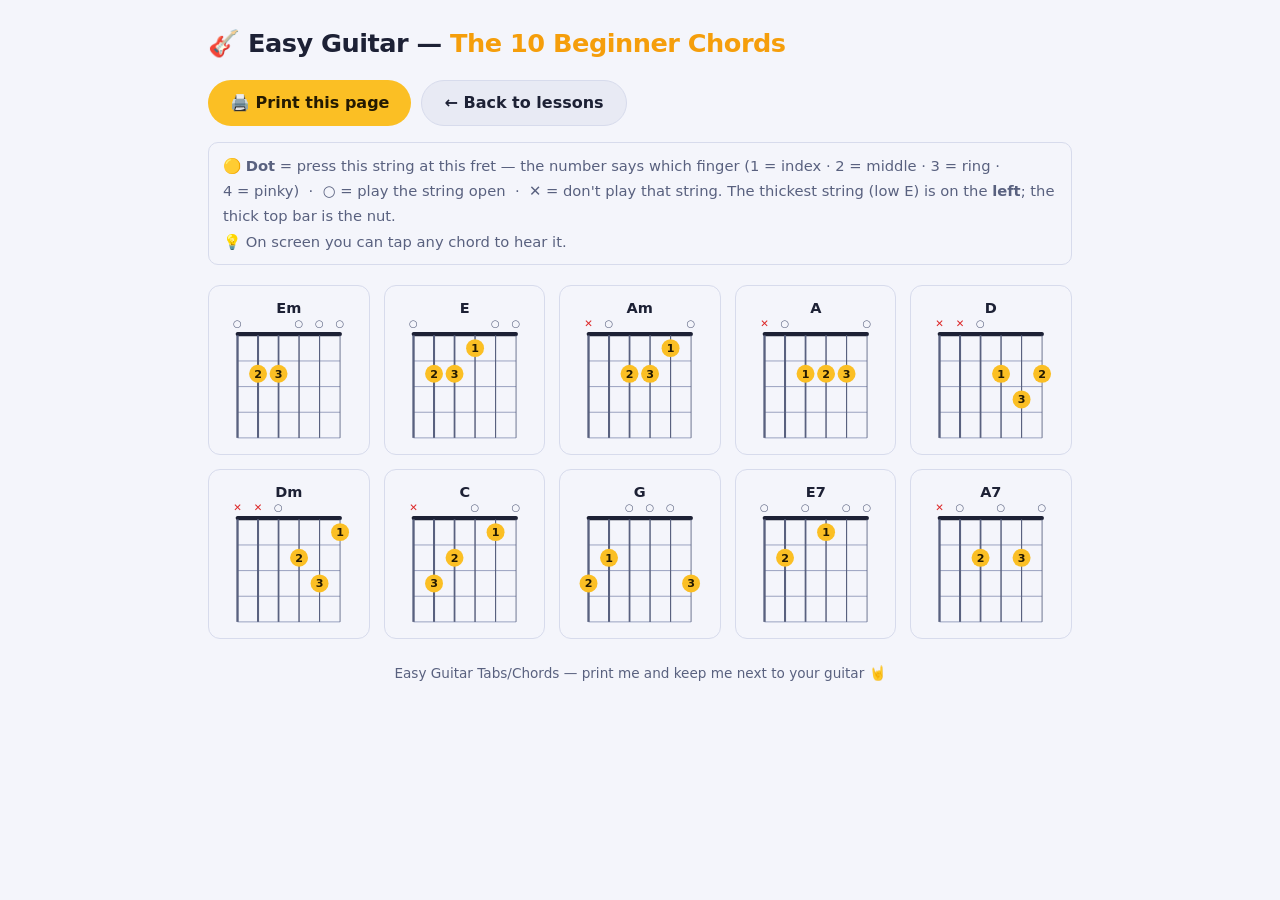
==== chords.html @ 379f2570 "Show chord charts in Progressions/Strum Songs; add printable chord page The player gains a chord-cha" ====
<!DOCTYPE html>
<html lang="en" data-theme="light">
<head>
  <meta charset="UTF-8">
  <meta name="viewport" content="width=device-width, initial-scale=1.0">
  <title>Beginner Chord Chart — Easy Guitar Tabs/Chords</title>
  <meta name="description" content="All 10 beginner guitar chords on one printable page.">
  <link rel="stylesheet" href="css/style.css">
  <link rel="icon" href="data:image/svg+xml,<svg xmlns='http://www.w3.org/2000/svg' viewBox='0 0 100 100'><text y='.9em' font-size='90'>🎸</text></svg>">
  <style>
    /* Page-specific: a clean, print-friendly reference sheet. */
    body { background-image: none; }
    .print-wrap { max-width: 900px; margin: 0 auto; padding: 24px 18px 40px; }
    .print-header { display: flex; align-items: center; justify-content: space-between; gap: 16px; flex-wrap: wrap; }
    .print-header h1 { font-size: 1.6rem; margin: 0; letter-spacing: -0.5px; }
    .print-header h1 em { color: var(--amber-deep); font-style: normal; }
    .print-actions { display: flex; gap: 10px; }
    .print-legend {
      color: var(--ink-dim); font-size: 0.92rem; line-height: 1.7;
      border: 1px solid var(--card-edge); border-radius: 10px;
      padding: 10px 14px; margin: 16px 0 20px;
    }
    .print-grid {
      display: grid;
      grid-template-columns: repeat(auto-fill, minmax(150px, 1fr));
      gap: 14px;
    }
    .print-grid .chord-card { cursor: pointer; }
    .print-grid svg.cd { width: 100%; max-width: 150px; margin: 0 auto; }
    .print-footer { margin-top: 24px; color: var(--ink-dim); font-size: 0.85rem; text-align: center; }

    @media print {
      .no-print { display: none !important; }
      body { background: #fff; }
      .print-wrap { padding: 0; max-width: none; }
      .print-grid { grid-template-columns: repeat(5, 1fr); gap: 8px; }
      .print-legend, .chord-card { border-color: #bbb; break-inside: avoid; }
      .chord-card { box-shadow: none; }
      svg.cd { print-color-adjust: exact; -webkit-print-color-adjust: exact; }
      .cd-hint { display: none; }
    }
  </style>
</head>
<body>
<div class="print-wrap">
  <header class="print-header">
    <h1>🎸 Easy Guitar — <em>The 10 Beginner Chords</em></h1>
    <div class="print-actions no-print">
      <button class="btn btn-primary" onclick="window.print()">🖨️ Print this page</button>
      <a class="btn btn-ghost" href="index.html">← Back to lessons</a>
    </div>
  </header>

  <p class="print-legend">
    🟡 <strong>Dot</strong> = press this string at this fret — the number says which finger
    (1&nbsp;=&nbsp;index · 2&nbsp;=&nbsp;middle · 3&nbsp;=&nbsp;ring · 4&nbsp;=&nbsp;pinky) &nbsp;·&nbsp;
    <strong>○</strong> = play the string open &nbsp;·&nbsp; <strong>✕</strong> = don't play that string.
    The thickest string (low&nbsp;E) is on the <strong>left</strong>; the thick top bar is the nut.
    <span class="no-print"><br>💡 On screen you can tap any chord to hear it.</span>
  </p>

  <div class="print-grid" id="all-chords"></div>

  <footer class="print-footer">Easy Guitar Tabs/Chords — print me and keep me next to your guitar 🤘</footer>
</div>

<script src="js/audio.js"></script>
<script src="js/chords.js"></script>
<script>
  (() => {
    const grid = document.getElementById('all-chords');
    for (const name of GuitarChords.NAMES) {
      const holder = document.createElement('div');
      grid.appendChild(holder);
      new GuitarChords.ChordDiagram(holder, name, { hint: false });
    }
  })();
</script>
</body>
</html>
---- css/style.css ----
/* Easy Guitar Tabs — warm stage-light look: dark navy, amber accents.
 * Light theme swaps the variables below via [data-theme="light"]. */

:root {
  --bg: #0e1120;
  --bg-soft: #171b30;
  --card: #1b2038;
  --card-edge: #2a3054;
  --ink: #eef0fa;
  --ink-dim: #a8aed0;
  --amber: #fbbf24;
  --amber-deep: #f59e0b;
  --orange: #fb7742;
  --green: #4ade80;
  --red: #f87171;
  --blue: #7dd3fc;
  --halo: #232b52;
  --tab-dash: #3d466f;
  --tab-line: #2a3157;
  --tab-bar-ink: #4a5486;
  --shadow: 0 8px 24px rgba(0, 0, 0, 0.25);
  --radius: 14px;
  --mono: "SFMono-Regular", Consolas, "Liberation Mono", Menlo, monospace;
  color-scheme: dark;
}

:root[data-theme="light"] {
  --bg: #f4f5fb;
  --bg-soft: #e8eaf4;
  --card: #ffffff;
  --card-edge: #d7dbec;
  --ink: #1d2135;
  --ink-dim: #59617f;
  --green: #16a34a;
  --red: #dc2626;
  --blue: #0e7490;
  --halo: #dde3f7;
  --tab-dash: #a3abc9;
  --tab-line: #d3d8ea;
  --tab-bar-ink: #8a93b5;
  --shadow: 0 8px 24px rgba(35, 43, 82, 0.1);
  color-scheme: light;
}

* { box-sizing: border-box; }

body {
  margin: 0;
  background: var(--bg);
  background-image: radial-gradient(1100px 500px at 50% -180px, var(--halo) 0%, transparent 70%);
  color: var(--ink);
  font-family: system-ui, -apple-system, "Segoe UI", Roboto, sans-serif;
  line-height: 1.55;
}

main { max-width: 980px; margin: 0 auto; padding: 0 18px 60px; }

/* ── header & nav ─────────────────────────────────────────── */

.site-header {
  display: flex; align-items: center; justify-content: space-between;
  max-width: 980px; margin: 0 auto; padding: 20px 18px 6px;
}
.logo { font-size: 1.7rem; font-weight: 800; letter-spacing: -0.5px; display: flex; align-items: baseline; gap: 10px; flex-wrap: wrap; }
.logo em { color: var(--amber); font-style: normal; }

/* Tabs / Chords track switch, part of the title */
.mode-switch { display: inline-flex; align-items: baseline; }
.mode-switch button {
  font: inherit; font-weight: 800; letter-spacing: -0.5px;
  background: none; border: none; padding: 0 2px;
  color: var(--ink-dim); cursor: pointer;
  border-bottom: 3px solid transparent;
  transition: color 0.15s;
}
.mode-switch button:hover { color: var(--ink); }
.mode-switch button.active { color: var(--amber); border-bottom-color: var(--amber); cursor: default; }
.mode-slash { color: var(--ink-dim); font-weight: 400; padding: 0 1px; }

.header-right { display: flex; align-items: center; gap: 14px; }
.theme-toggle {
  width: 38px; height: 38px;
  font-size: 1.15rem; line-height: 1;
  background: var(--bg-soft);
  border: 1px solid var(--card-edge);
  border-radius: 50%;
  cursor: pointer;
  transition: border-color 0.15s, transform 0.1s;
}
.theme-toggle:hover { border-color: var(--amber-deep); }
.theme-toggle:active { transform: scale(0.92); }

.progress-pips { display: flex; gap: 6px; }
.pip {
  width: 28px; height: 28px; border-radius: 50%;
  display: grid; place-items: center;
  font-size: 0.8rem; font-weight: 700;
  background: var(--bg-soft); color: var(--ink-dim);
  border: 1px solid var(--card-edge);
}
.pip.done { background: var(--green); color: #06230f; border-color: var(--green); }

.lesson-nav {
  position: sticky; top: 0; z-index: 20;
  display: flex; gap: 8px; flex-wrap: wrap;
  max-width: 980px; margin: 0 auto; padding: 12px 18px;
  background: color-mix(in srgb, var(--bg) 88%, transparent);
  backdrop-filter: blur(8px);
}
.lesson-nav button {
  flex: 1 1 auto;
  display: flex; align-items: center; justify-content: center; gap: 8px;
  padding: 10px 14px;
  font: inherit; font-weight: 650; font-size: 0.92rem;
  color: var(--ink-dim);
  background: var(--bg-soft);
  border: 1px solid var(--card-edge);
  border-radius: 999px;
  cursor: pointer;
  transition: all 0.15s;
}
.lesson-nav button:hover { color: var(--ink); border-color: var(--amber-deep); }
.lesson-nav button.active {
  background: var(--amber); border-color: var(--amber);
  color: #241a02;
}
.lesson-nav .step {
  width: 22px; height: 22px; border-radius: 50%;
  display: grid; place-items: center;
  background: rgba(255,255,255,0.12);
  font-size: 0.78rem;
}
.lesson-nav button.active .step { background: rgba(0,0,0,0.15); }
.lesson-nav button.done .step { background: var(--green); color: #06230f; }
.lesson-nav button.done .step::before { content: "✓"; }
.lesson-nav button.done .step { font-size: 0; }
.lesson-nav button.done .step::before { font-size: 0.78rem; }

/* ── lessons & cards ──────────────────────────────────────── */

.lesson h1 { font-size: 1.9rem; margin: 26px 0 6px; letter-spacing: -0.5px; }
.lead { color: var(--ink-dim); font-size: 1.06rem; max-width: 62ch; margin-top: 0; }

.card {
  background: var(--card);
  border: 1px solid var(--card-edge);
  border-radius: var(--radius);
  padding: 20px 22px;
  margin: 18px 0;
  box-shadow: var(--shadow);
}
.card h2 { margin: 0 0 8px; font-size: 1.2rem; }
.card h3 { margin: 22px 0 4px; font-size: 1.02rem; color: var(--amber); }
.card p { color: var(--ink-dim); }
.card strong, .card em { color: var(--ink); }

.tag {
  font-size: 0.72rem; font-weight: 700; text-transform: uppercase; letter-spacing: 0.06em;
  background: rgba(125, 211, 252, 0.14); color: var(--blue);
  padding: 3px 9px; border-radius: 999px; vertical-align: 2px; margin-left: 6px;
}
.chip {
  display: inline-block; min-width: 1.4em; text-align: center;
  background: var(--amber); color: #241a02;
  border-radius: 6px; font-weight: 800; font-family: var(--mono); padding: 0 4px;
}
kbd {
  background: var(--bg-soft); border: 1px solid var(--card-edge); border-bottom-width: 3px;
  border-radius: 6px; padding: 1px 8px; font-family: var(--mono); font-size: 0.9em;
}

.tab-example {
  font-family: var(--mono);
  font-size: 0.88rem;
  line-height: 1.75;
  background: var(--bg);
  border: 1px solid var(--card-edge);
  border-radius: 10px;
  padding: 14px 16px;
  overflow-x: auto;
  color: var(--blue);
}

.done-row { text-align: center; margin: 26px 0; }

/* ── buttons ──────────────────────────────────────────────── */

.btn {
  font: inherit; font-weight: 700;
  border: none; border-radius: 999px;
  padding: 10px 22px;
  cursor: pointer;
  transition: transform 0.1s, filter 0.15s;
}
a.btn { display: inline-block; text-decoration: none; }
.btn-ghost {
  background: var(--bg-soft); color: var(--ink);
  border: 1px solid var(--card-edge);
}
.btn:hover { filter: brightness(1.1); }
.btn:active { transform: scale(0.96); }
.btn-primary { background: var(--amber); color: #241a02; }
.btn-done { background: var(--green); color: #06230f; font-size: 1.02rem; padding: 13px 30px; }
.btn-done.celebrate { animation: pop-in 0.35s; }
@keyframes pop-in { 0% { transform: scale(0.8); } 60% { transform: scale(1.12); } 100% { transform: scale(1); } }

/* ── tab player ───────────────────────────────────────────── */

.tabplayer { margin-top: 14px; }

.tp-controls {
  display: flex; align-items: center; gap: 14px; flex-wrap: wrap;
  margin-bottom: 12px;
}
.btn-play {
  background: var(--amber); color: #241a02;
  min-width: 108px;
  font-size: 0.95rem;
}
.btn-play.playing { background: var(--orange); color: #2b0d02; }
.tp-status { color: var(--amber); font-weight: 700; min-width: 90px; }
.tp-status:empty { display: none; }

.tp-tempo { display: flex; align-items: center; gap: 10px; color: var(--ink-dim); font-size: 0.88rem; }
.tp-tempo input[type="range"] { accent-color: var(--amber); width: 130px; }
.tp-toggle {
  color: var(--ink-dim); font-size: 0.9rem; font-weight: 600;
  display: inline-flex; align-items: center; gap: 4px; cursor: pointer;
  user-select: none;
}
.tp-toggle input { accent-color: var(--amber); width: 16px; height: 16px; }

.tab-scroll {
  overflow-x: auto;
  background: var(--bg);
  border: 1px solid var(--card-edge);
  border-radius: 10px;
  padding: 10px 8px;
  scrollbar-color: var(--card-edge) transparent;
}
.tab-grid { display: flex; width: max-content; }

.tab-col { display: flex; flex-direction: column; border-radius: 6px; }
.tab-cell {
  font-family: var(--mono);
  font-size: 0.95rem;
  min-width: 26px; height: 26px;
  display: grid; place-items: center;
  color: var(--tab-dash);
  position: relative;
}
/* draw the string line through every cell */
.tab-cell::before {
  content: ""; position: absolute; left: 0; right: 0; top: 50%;
  border-top: 1px solid var(--tab-line); z-index: 0;
}
.tab-cell { z-index: 1; }
.tab-cell > * { position: relative; }
.tab-beat {
  height: 20px; font-size: 0.72rem; color: var(--ink-dim);
  display: grid; place-items: center; font-family: var(--mono);
}
.tab-beat-one { color: var(--amber); font-weight: 700; }

.tab-note {
  color: var(--ink);
  font-weight: 700;
  cursor: pointer;
  background: var(--bg);
}
.tab-note::before { border-top-color: transparent; }
.tab-note:hover { color: var(--amber); }
.tab-note.plucked { color: var(--amber); transform: scale(1.3); transition: transform 0.15s; }

.tab-chordname {
  height: 24px;
  display: grid; place-items: center;
  color: var(--amber); font-weight: 800; font-size: 0.82rem;
  white-space: nowrap; overflow: visible;
}

.tab-legend { position: sticky; left: 0; z-index: 3; background: var(--bg); }
.tab-legend .tab-name { color: var(--blue); font-weight: 700; }
.tab-legend .tab-cell::before { display: none; }
.tab-bar .tab-cell { color: var(--tab-bar-ink); min-width: 14px; }
.tab-bar .tab-cell::before { display: none; }

.tab-col.playing { background: rgba(251, 191, 36, 0.18); box-shadow: inset 0 0 0 1px var(--amber-deep); }
.tab-col.playing .tab-note { color: var(--amber); }

.tab-col.hit-perfect { background: rgba(74, 222, 128, 0.22); }
.tab-col.hit-good { background: rgba(251, 191, 36, 0.22); }
.tab-col.hit-miss { background: rgba(248, 113, 113, 0.22); }

/* ── fretboard ────────────────────────────────────────────── */

.fretboard-wrap { margin: 16px 0; }
.fretboard {
  display: inline-block;
  background: linear-gradient(180deg, #5b3a24, #4a2e1b);
  border: 1px solid #6d4830;
  border-radius: 10px;
  padding: 10px 12px;
  max-width: 100%;
  overflow-x: auto;
}
.fb-row { display: flex; }
.fb-label {
  width: 26px; display: grid; place-items: center;
  color: var(--amber); font-weight: 800; font-family: var(--mono);
}
.fb-head .fb-label { color: transparent; }
.fb-fretnum {
  width: 58px; text-align: center; color: #d9b795;
  font-size: 0.74rem; font-weight: 700; padding-bottom: 4px;
  position: relative;
}
.fb-fretnum.fb-dot::after {
  content: "●"; display: block; color: rgba(255, 232, 200, 0.5); font-size: 0.55rem; line-height: 0.4;
}
.fb-cell {
  width: 58px; height: 34px;
  position: relative;
  border-right: 3px solid #c9c2b8; /* fret wire */
  display: grid; place-items: center;
}
.fb-open { border-right: 6px solid #efe6d8; background: rgba(0,0,0,0.25); border-radius: 4px 0 0 4px; }
.fb-cell::before {
  content: ""; position: absolute; left: 0; right: 0; top: 50%;
  height: var(--string-weight, 2px);
  transform: translateY(-50%);
  background: linear-gradient(180deg, #f0e8d8, #b9a888);
  box-shadow: 0 1px 1px rgba(0,0,0,0.5);
}
.fb-btn {
  position: relative; z-index: 2;
  width: 26px; height: 26px; border-radius: 50%;
  background: transparent; border: none; cursor: pointer;
  transition: background 0.12s;
}
.fb-btn:hover { background: rgba(251, 191, 36, 0.35); }
.fb-btn.ring { animation: pluck-ring 0.45s ease-out; }
@keyframes pluck-ring {
  0% { box-shadow: 0 0 0 0 rgba(251, 191, 36, 0.8); background: var(--amber); }
  100% { box-shadow: 0 0 0 16px rgba(251, 191, 36, 0); background: transparent; }
}
.fb-btn.reveal { background: var(--green); box-shadow: 0 0 0 4px rgba(74, 222, 128, 0.4); }
.show-names .fb-btn::after {
  content: attr(data-note);
  position: absolute; inset: 0;
  display: grid; place-items: center;
  font-size: 0.68rem; font-weight: 800; color: #2b1c08;
  background: rgba(240, 232, 216, 0.92); border-radius: 50%;
}
.fb-names-toggle { display: block; margin-top: 8px; }

/* ── chord charts ─────────────────────────────────────────── */

.explain-list { color: var(--ink-dim); line-height: 1.9; padding-left: 6px; list-style: none; }
.explain-list strong { color: var(--ink); }

.chord-row { display: flex; gap: 16px; flex-wrap: wrap; margin: 14px 0; }
.chord-row-mini { margin-bottom: 4px; }

.chord-card {
  background: var(--bg);
  border: 1px solid var(--card-edge);
  border-radius: 12px;
  padding: 10px 8px 8px;
  cursor: pointer;
  text-align: center;
  transition: border-color 0.15s, transform 0.1s;
  user-select: none;
}
.chord-card:hover { border-color: var(--amber-deep); }
.chord-card:active { transform: scale(0.97); }
.chord-card.strummed { animation: strum-pulse 0.4s ease-out; }
@keyframes strum-pulse {
  0% { box-shadow: 0 0 0 0 rgba(251, 191, 36, 0.65); }
  100% { box-shadow: 0 0 0 14px rgba(251, 191, 36, 0); }
}
.chord-card svg.cd { width: 132px; height: auto; display: block; }
.chord-row-mini .chord-card svg.cd { width: 106px; }

.cd-name { fill: var(--ink); font-weight: 800; font-size: 17px; }
.cd-marker { fill: var(--ink-dim); font-size: 12px; font-weight: 700; }
.cd-mute { fill: var(--red); }
.cd-nut { fill: var(--ink); }
.cd-fret { stroke: var(--tab-bar-ink); stroke-width: 1; }
.cd-string { stroke: var(--ink-dim); }
.cd-dot { fill: var(--amber); }
.cd-finger { fill: #241a02; font-weight: 800; font-size: 13px; }
.cd-hint { color: var(--ink-dim); font-size: 0.7rem; margin-top: 4px; }

/* ── chord-chart player view (progressions & strum songs) ─── */

.chord-strip { padding: 14px 12px; }
.cs-row { display: flex; gap: 14px; width: max-content; align-items: stretch; }
.cs-block {
  display: flex; flex-direction: column; align-items: center; justify-content: space-between;
  border: 1px solid var(--card-edge);
  border-radius: 12px;
  padding: 8px 10px 10px;
  transition: border-color 0.15s, background 0.15s;
}
.cs-block.playing {
  border-color: var(--amber);
  background: rgba(251, 191, 36, 0.08);
}
.cs-block .chord-card { border: none; background: transparent; padding: 0; }
.cs-block svg.cd { width: 96px; }
.cs-dots { display: flex; gap: 6px; justify-content: center; margin-top: 8px; }
.cs-dot {
  width: 24px; height: 24px; border-radius: 50%;
  display: grid; place-items: center;
  font-size: 0.72rem; font-weight: 700; font-family: var(--mono);
  color: var(--ink-dim);
  background: var(--bg-soft);
  border: 1px solid var(--card-edge);
}
.cs-dot.playing { background: var(--amber); border-color: var(--amber); color: #241a02; }
.cs-dot.hit-perfect { background: var(--green); border-color: var(--green); color: #06230f; }
.cs-dot.hit-good { background: var(--amber-deep); border-color: var(--amber-deep); color: #241a02; }
.cs-dot.hit-miss { background: var(--red); border-color: var(--red); color: #2b0505; }

/* ── chord quiz ───────────────────────────────────────────── */

.cquiz-stage { display: flex; gap: 26px; flex-wrap: wrap; align-items: flex-start; }
.cquiz-side { flex: 1 1 240px; }
.cquiz-options {
  display: grid;
  grid-template-columns: repeat(2, minmax(90px, 130px));
  gap: 10px;
  margin: 12px 0;
}
.cquiz-options button {
  font: inherit; font-weight: 800; font-size: 1.05rem;
  padding: 12px 8px;
  background: var(--bg-soft); color: var(--ink);
  border: 1px solid var(--card-edge); border-radius: 12px;
  cursor: pointer;
  transition: border-color 0.15s, background 0.15s;
}
.cquiz-options button:hover:not(:disabled) { border-color: var(--amber-deep); }
.cquiz-options button.correct { background: var(--green); border-color: var(--green); color: #06230f; }
.cquiz-options button.wrong { background: var(--red); border-color: var(--red); color: #2b0505; }
.cquiz-options button:disabled { cursor: default; }

/* ── quiz ─────────────────────────────────────────────────── */

.quiz-status {
  display: flex; gap: 18px; align-items: baseline;
  font-weight: 700; margin-bottom: 10px; min-height: 1.4em;
}
#quiz-round { color: var(--amber); }
#quiz-score { color: var(--ink-dim); }
#quiz-best { color: var(--ink-dim); margin-left: auto; font-weight: 600; font-size: 0.9rem; }
.quiz-stage { display: flex; gap: 26px; flex-wrap: wrap; align-items: flex-start; }
.quiz-prompt { flex: 0 1 260px; }
.quiz-tab { margin: 10px 0; font-size: 0.95rem; }
.quiz-feedback { font-weight: 800; font-size: 1.05rem; min-height: 1.6em; }
.quiz-feedback.ok { color: var(--green); }
.quiz-feedback.bad { color: var(--red); }
.quiz-controls { margin-top: 14px; }

/* ── lesson 4 ─────────────────────────────────────────────── */

.trainer-row { margin-top: 14px; }
.switch-label {
  display: flex; gap: 10px; align-items: flex-start; cursor: pointer;
  color: var(--ink-dim);
}
.switch-label input { accent-color: var(--amber); width: 18px; height: 18px; margin-top: 3px; flex-shrink: 0; }

/* ── lesson 5 : songs & play-along ────────────────────────── */

.song-picker { display: flex; gap: 10px; flex-wrap: wrap; margin: 18px 0 4px; }
.song-chip {
  font: inherit; text-align: left;
  background: var(--bg-soft); color: var(--ink);
  border: 1px solid var(--card-edge); border-radius: 12px;
  padding: 10px 14px; cursor: pointer;
  display: flex; flex-direction: column; gap: 2px;
  transition: border-color 0.15s, background 0.15s;
}
.song-chip:hover { border-color: var(--amber-deep); }
.song-chip.active { border-color: var(--amber); background: rgba(251, 191, 36, 0.1); }
.song-meta { font-size: 0.78rem; color: var(--amber); letter-spacing: 0.1em; }

.song-header { display: flex; align-items: baseline; justify-content: space-between; gap: 12px; flex-wrap: wrap; }
.song-stars { color: var(--amber); font-size: 1.25rem; letter-spacing: 0.15em; }
.song-blurb { margin-top: 2px; }

.playalong-row { margin-top: 16px; }

.pa-hud {
  display: flex; align-items: center; justify-content: space-between; gap: 14px;
  background: var(--bg); border: 1px solid var(--card-edge); border-radius: 12px;
  padding: 12px 18px; margin-top: 14px;
}
.pa-stat { text-align: center; min-width: 64px; }
.pa-stat span { font-size: 1.5rem; font-weight: 800; color: var(--amber); display: block; }
.pa-stat label { font-size: 0.7rem; text-transform: uppercase; letter-spacing: 0.1em; color: var(--ink-dim); }
.pa-msg { font-weight: 800; font-size: 1.05rem; text-align: center; flex: 1; }

.tap-pad {
  display: block; width: 100%; margin-top: 12px;
  font: inherit; font-size: 1.5rem; font-weight: 900; letter-spacing: 0.2em;
  padding: 22px;
  background: linear-gradient(180deg, var(--amber), var(--amber-deep));
  color: #241a02; border: none; border-radius: 16px;
  cursor: pointer;
  touch-action: manipulation;
  user-select: none;
  box-shadow: 0 6px 0 #92600a;
}
.tap-pad small { display: block; font-size: 0.7rem; letter-spacing: 0.1em; font-weight: 700; opacity: 0.7; }
.tap-pad:active, .tap-pad.pop { transform: translateY(3px); box-shadow: 0 3px 0 #92600a; }
.tap-pad.pop { animation: pad-flash 0.18s; }
@keyframes pad-flash { 0% { filter: brightness(1.35); } 100% { filter: brightness(1); } }

.pa-results {
  text-align: center; margin-top: 16px; padding: 20px;
  background: var(--bg); border: 1px solid var(--amber-deep); border-radius: 12px;
}
.pa-final-stars { font-size: 2.2rem; color: var(--amber); letter-spacing: 0.2em; }
.pa-final-pct { font-size: 1.3rem; font-weight: 800; margin-top: 4px; }
.pa-final-detail { color: var(--ink-dim); margin-top: 6px; }
.pa-final-tip { margin-top: 10px; color: var(--blue); font-weight: 600; }

/* ── footer ───────────────────────────────────────────────── */

.site-footer {
  max-width: 980px; margin: 0 auto; padding: 20px 18px 40px;
  color: var(--ink-dim); font-size: 0.85rem; text-align: center;
  border-top: 1px solid var(--card-edge);
}

@media (max-width: 640px) {
  .lesson-nav button { font-size: 0.8rem; padding: 8px 10px; }
  .lesson-nav .step { display: none; }
  .fb-cell, .fb-fretnum { width: 44px; }
  .quiz-stage { flex-direction: column; }
}
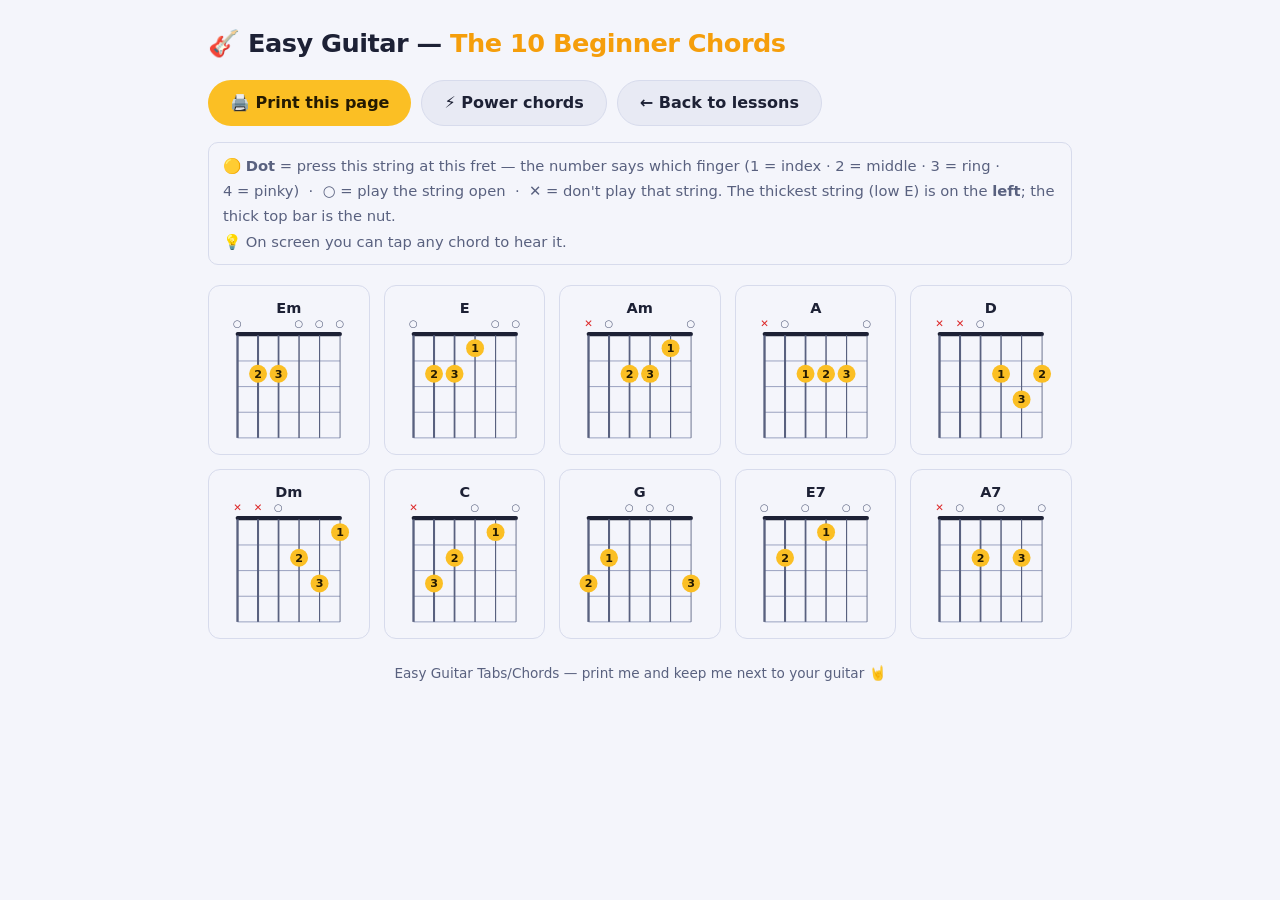
==== commit b88341f0: "Add Power Chords bonus lesson and printable power chord chart New sixth lesson in the Chords track: " ====
--- a/chords.html
+++ b/chords.html
@@ -14,7 +14,7 @@
     .print-header { display: flex; align-items: center; justify-content: space-between; gap: 16px; flex-wrap: wrap; }
     .print-header h1 { font-size: 1.6rem; margin: 0; letter-spacing: -0.5px; }
     .print-header h1 em { color: var(--amber-deep); font-style: normal; }
-    .print-actions { display: flex; gap: 10px; }
+    .print-actions { display: flex; gap: 10px; flex-wrap: wrap; }
     .print-legend {
       color: var(--ink-dim); font-size: 0.92rem; line-height: 1.7;
       border: 1px solid var(--card-edge); border-radius: 10px;
@@ -47,6 +47,7 @@
     <h1>🎸 Easy Guitar — <em>The 10 Beginner Chords</em></h1>
     <div class="print-actions no-print">
       <button class="btn btn-primary" onclick="window.print()">🖨️ Print this page</button>
+      <a class="btn btn-ghost" href="powerchords.html">⚡ Power chords</a>
       <a class="btn btn-ghost" href="index.html">← Back to lessons</a>
     </div>
   </header>
--- a/css/style.css
+++ b/css/style.css
@@ -109,6 +109,7 @@
 }
 .lesson-nav button {
   flex: 1 1 auto;
+  max-width: 230px; /* a lone wrapped button becomes a chip, not a banner */
   display: flex; align-items: center; justify-content: center; gap: 8px;
   padding: 10px 14px;
   font: inherit; font-weight: 650; font-size: 0.92rem;
@@ -119,6 +120,8 @@
   cursor: pointer;
   transition: all 0.15s;
 }
+/* six buttons (Chords track) — tighten so they fit on one row */
+.lesson-nav.compact button { padding: 9px 10px; font-size: 0.85rem; gap: 6px; }
 .lesson-nav button:hover { color: var(--ink); border-color: var(--amber-deep); }
 .lesson-nav button.active {
   background: var(--amber); border-color: var(--amber);
@@ -391,6 +394,7 @@
 .cd-dot { fill: var(--amber); }
 .cd-finger { fill: #241a02; font-weight: 800; font-size: 13px; }
 .cd-hint { color: var(--ink-dim); font-size: 0.7rem; margin-top: 4px; }
+.cd-base { fill: var(--ink-dim); font-size: 11px; font-weight: 700; }
 
 /* ── chord-chart player view (progressions & strum songs) ─── */
 
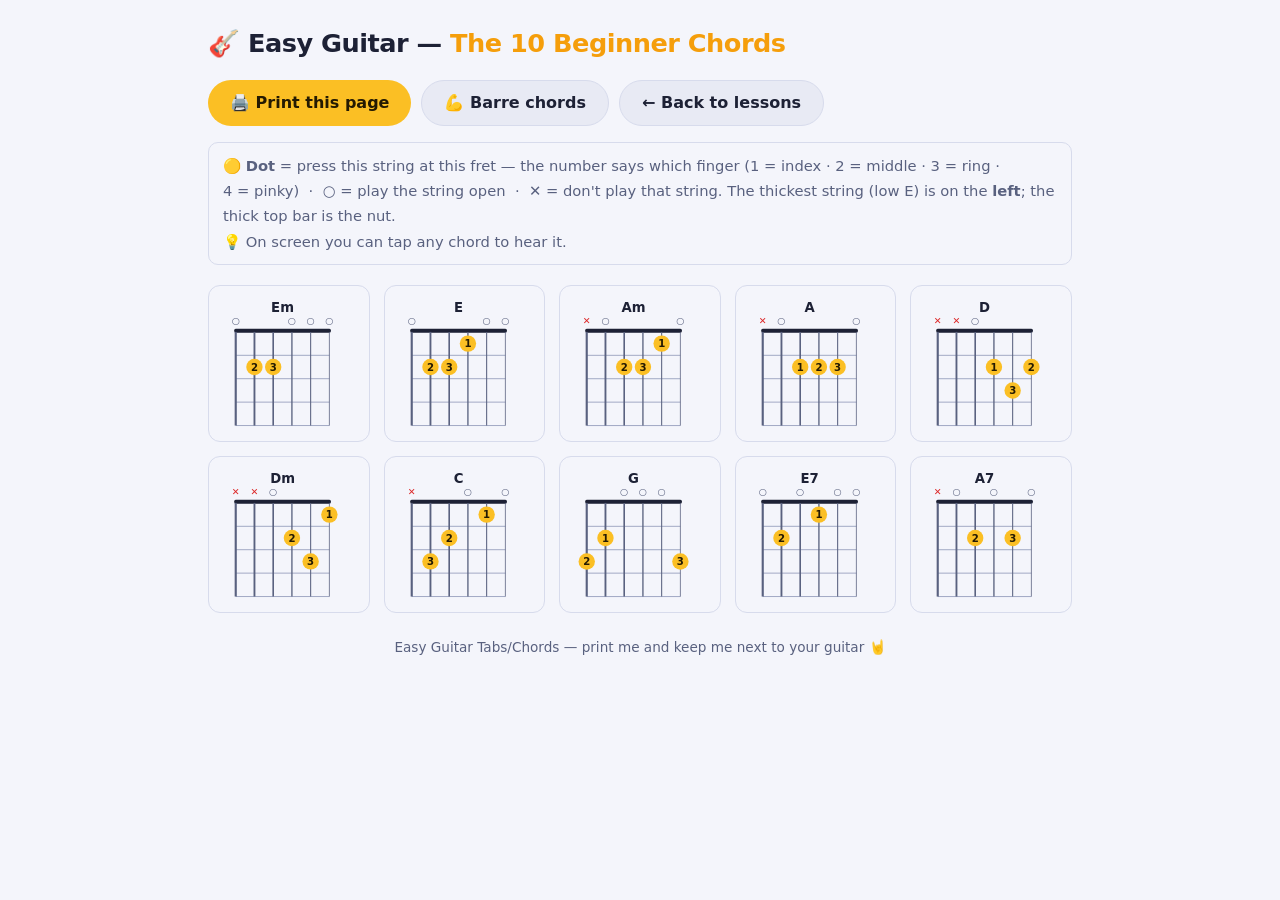
==== commit f49175d2: "Replace Power Chords bonus lesson with rock Barre Chords The bonus sixth Chords lesson now teaches b" ====
--- a/chords.html
+++ b/chords.html
@@ -47,7 +47,7 @@
     <h1>🎸 Easy Guitar — <em>The 10 Beginner Chords</em></h1>
     <div class="print-actions no-print">
       <button class="btn btn-primary" onclick="window.print()">🖨️ Print this page</button>
-      <a class="btn btn-ghost" href="powerchords.html">⚡ Power chords</a>
+      <a class="btn btn-ghost" href="barrechords.html">💪 Barre chords</a>
       <a class="btn btn-ghost" href="index.html">← Back to lessons</a>
     </div>
   </header>
